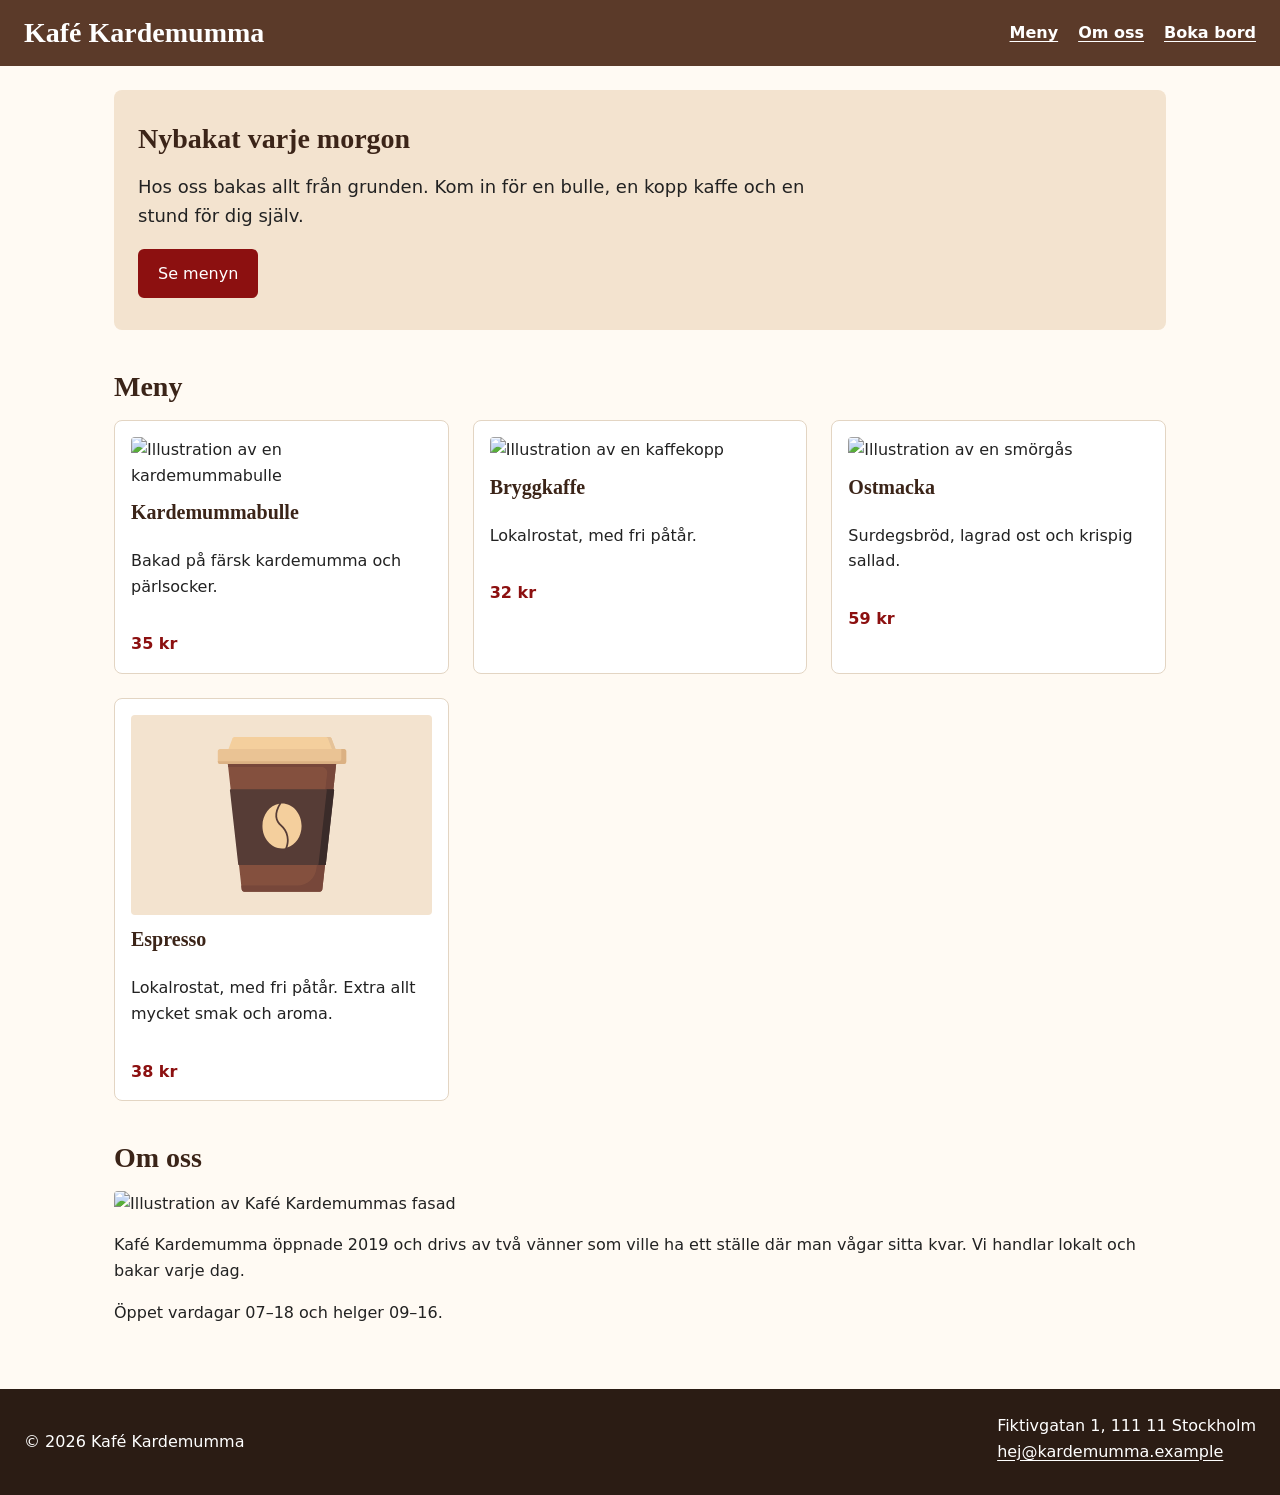
==== index.html @ 7949f679 "Steg 1" ====
<!doctype html>
<html lang="sv">
  <head>
    <meta charset="UTF-8" />
    <meta name="viewport" content="width=device-width, initial-scale=1.0" />
    <title>Kafé Kardemumma – fika i hjärtat av Stockholm</title>
    <link rel="stylesheet" href="styles.css" />
  </head>
  <body>
    <header>
      <h1>Kafé Kardemumma</h1>
      <nav aria-label="Huvudmeny">
        <ul>
          <li><a href="#meny">Meny</a></li>
          <li><a href="#om-oss">Om oss</a></li>
          <li><a href="kontakt.html">Boka bord</a></li>
        </ul>
      </nav>
    </header>

    <main>
      <section id="hero">
        <h2>Nybakat varje morgon</h2>
        <p>
          Hos oss bakas allt från grunden. Kom in för en bulle, en kopp kaffe
          och en stund för dig själv.
        </p>
        <a href="#meny" class="knapp">Se menyn</a>
      </section>

      <section id="meny">
        <h2>Meny</h2>
        <div class="menu-list">
          <article>
            <img
              src="images/bulle.svg"
              alt="Illustration av en kardemummabulle"
            />
            <h3>Kardemummabulle</h3>
            <p>Bakad på färsk kardemumma och pärlsocker.</p>
            <p class="pris">35 kr</p>
          </article>
          <article>
            <img src="images/kaffe.svg" alt="Illustration av en kaffekopp" />
            <h3>Bryggkaffe</h3>
            <p>Lokalrostat, med fri påtår.</p>
            <p class="pris">32 kr</p>
          </article>
          <article>
            <img src="images/smorgas.svg" alt="Illustration av en smörgås" />
            <h3>Ostmacka</h3>
            <p>Surdegsbröd, lagrad ost och krispig sallad.</p>
            <p class="pris">59 kr</p>
          </article>
          <article>
            <img
              src="images/coffetogo.svg"
              alt="Illustration av en kaffekopp"
            />
            <h3>Espresso</h3>
            <p>Lokalrostat, med fri påtår. Extra allt mycket smak och aroma.</p>
            <p class="pris">38 kr</p>
          </article>
        </div>
      </section>

      <section id="om-oss">
        <h2>Om oss</h2>
        <img
          src="images/kafe.svg"
          alt="Illustration av Kafé Kardemummas fasad"
        />
        <p>
          Kafé Kardemumma öppnade 2019 och drivs av två vänner som ville ha ett
          ställe där man vågar sitta kvar. Vi handlar lokalt och bakar varje
          dag.
        </p>
        <p>Öppet vardagar 07–18 och helger 09–16.</p>
      </section>
    </main>

    <footer>
      <p>&copy; 2026 Kafé Kardemumma</p>
      <address>
        Fiktivgatan 1, 111 11 Stockholm<br />
        <a href="mailto:hej@kardemumma.example">hej@kardemumma.example</a>
      </address>
    </footer>
  </body>
</html>
---- styles.css ----
/* ===== Dag 3: grunder, boxmodell ===== */
*,
*::before,
*::after {
  box-sizing: border-box;
}

body {
  font-family:
    system-ui,
    -apple-system,
    'Segoe UI',
    Roboto,
    sans-serif;
  font-size: 1rem;
  line-height: 1.6;

  margin: 0;
  color: #222222;
  background-color: #fffaf3;
}

h1,
h2,
h3 {
  font-family: Georgia, 'Times New Roman', serif;
  line-height: 1.2;
  color: #3b2418;
}

h2 {
  font-size: 1.75rem;
  margin: 0 0 16px;
}

h3 {
  font-size: 1.25rem;
  margin: 12px 0 8px;
}

a {
  color: #8c1010;
  text-underline-offset: 3px;
}

a:hover {
  color: #5e0a0a;
}

header {
  background-color: #5b3a29;
  color: #ffffff;
  padding: 16px 24px;

  display: flex;
  flex-wrap: wrap;
  align-items: center;
  justify-content: space-between;
  gap: 8px 24px;
}

header h1 {
  margin: 0 0 8px;
  margin: 0;
  color: #ffffff;
  font-size: 1.75rem;
}

nav ul {
  list-style: none;
  margin: 0;
  padding: 0;

  display: flex;
  gap: 20px;
}

nav a {
  color: #ffffff;
  font-weight: 600;
}

main {
  padding: 24px;
  max-width: 1100px;
  margin: 0 auto;
}

footer {
  background-color: #2b1c14;
  color: #ffffff;
  padding: 24px;

  display: flex;
  flex-wrap: wrap;
  justify-content: space-between;
  gap: 16px;
}

footer a {
  color: #ffffff;
}

section {
  margin-bottom: 40px;
}

article {
  background-color: #ffffff;
  border: 1px solid #e3d5c3;
  border-radius: 8px;
  padding: 16px;

  display: flex;
  flex-direction: column;
}

article img,
#om-oss img {
  max-width: 100%;
  height: auto;
  border-radius: 4px;
}

.knapp {
  display: inline-block;
  background-color: #8c1010;
  color: #ffffff;
  padding: 12px 20px;
  border: 0;
  border-radius: 6px;
  text-decoration: none;
}

address {
  font-style: normal;
}

/* ===== . ===== */

.pris {
  font-weight: 700;
  color: #8c1010;
  margin-bottom: auto;
}

.knapp:hover {
  background-color: #6f0c0c;
}

a:focus-visible,
button:focus-visible,
input:focus-visible,
select:focus-visible,
textarea:focus-visible {
  outline: 3px solid #1a73e8;
  outline-offset: 2px;
}

#hero {
  background-color: #f3e3cf;
  padding: 32px 24px;
  border-radius: 8px;
}

#hero p {
  font-size: 1.125rem;
  max-width: 60ch;
}

/* Formulär */
.falt,
.val {
  margin-bottom: 16px;
}

label {
  display: block;
  font-weight: 600;
  margin-bottom: 4px;
}

.val label {
  display: inline;
  font-weight: 400;
  margin-left: 8px;
}

input[type='text'],
input[type='email'],
input[type='tel'],
input[type='date'],
select,
textarea {
  width: 100%;
  max-width: 28rem;
  padding: 10px 12px;
  border: 2px solid #8a7a6a;
  border-radius: 6px;
  font: inherit;
}

fieldset {
  border: 1px solid #e3d5c3;
  border-radius: 8px;
  margin: 0 0 16px;
  padding: 12px 16px;
}

legend {
  font-weight: 700;
  padding: 0 8px;
}

/* ===== Dag 6: Grid ===== */
.menu-list {
  display: grid;
  grid-template-columns: 1fr 1fr 1fr;
  /*grid-template-columns: repeat(auto-fit, minmax(220px, 1fr)); */
  gap: 24px;
}
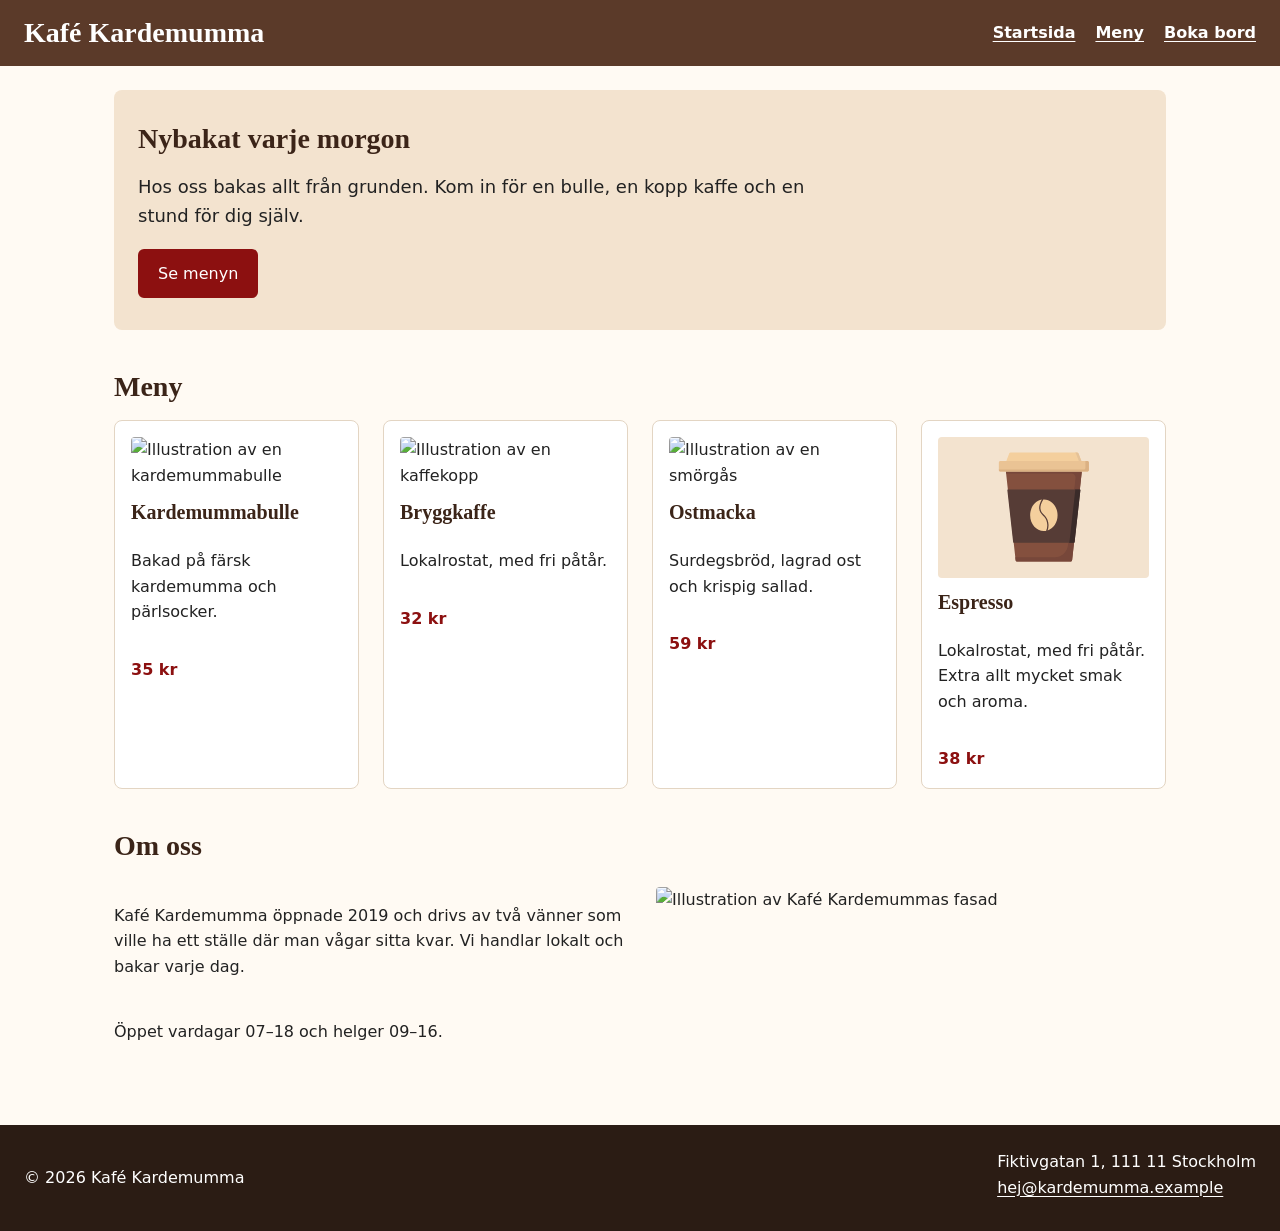
==== commit c9422481: "Steg 3-5" ====
--- a/index.html
+++ b/index.html
@@ -10,10 +10,20 @@
     <header>
       <h1>Kafé Kardemumma</h1>
       <nav aria-label="Huvudmeny">
+        <input type="checkbox" id="meny-toggle" class="meny-toggle" />
+        <label
+          for="meny-toggle"
+          class="hamburger"
+          aria-label="Visa eller dölj menyn"
+        >
+          <span></span>
+          <span></span>
+          <span></span>
+        </label>
         <ul>
+          <li><a href="#">Startsida</a></li>
           <li><a href="#meny">Meny</a></li>
-          <li><a href="#om-oss">Om oss</a></li>
-          <li><a href="kontakt.html">Boka bord</a></li>
+          <li><a href="kontakt.html" aria-current="page">Boka bord</a></li>
         </ul>
       </nav>
     </header>
--- a/styles.css
+++ b/styles.css
@@ -215,7 +215,85 @@
 /* ===== Dag 6: Grid ===== */
 .menu-list {
   display: grid;
-  grid-template-columns: 1fr 1fr 1fr;
-  /*grid-template-columns: repeat(auto-fit, minmax(220px, 1fr)); */
+  grid-template-columns: repeat(auto-fit, minmax(220px, 1fr));
   gap: 24px;
 }
+
+#om-oss {
+  display: grid;
+  grid-template-columns: 1fr 1fr;
+  gap: 8px 32px;
+}
+
+#om-oss h2 {
+  grid-column: 1 / -1;
+  margin-top: 0;
+}
+
+#om-oss img {
+  grid-column: 2;
+  grid-row: 2 / span 2;
+}
+
+/* Dölj checkboxen men behåll den tillgänglig för tangentbord */
+.meny-toggle {
+  position: absolute;
+  opacity: 0;
+  pointer-events: none;
+}
+
+/* Hamburgarikonen: dold på bred skärm */
+.hamburger {
+  display: none;
+  flex-direction: column;
+  gap: 5px;
+  width: 30px;
+  padding: 4px;
+  cursor: pointer;
+}
+
+.hamburger span {
+  display: block;
+  height: 3px;
+  background: #ffffff;
+  border-radius: 2px;
+  transition:
+    transform 0.3s,
+    opacity 0.3s;
+}
+
+/* Smal skärm */
+@media (max-width: 600px) {
+  .hamburger {
+    display: flex;
+  }
+
+  nav ul {
+    display: none;
+    flex-direction: column;
+    gap: 0.75rem;
+    margin-top: 0.5rem;
+  }
+
+  /* Visa menyn när checkboxen är ikryssad */
+  .meny-toggle:checked ~ ul {
+    display: flex;
+  }
+
+  /* Animera de tre strecken till ett kryss */
+  .meny-toggle:checked + .hamburger span:nth-child(1) {
+    transform: translateY(8px) rotate(45deg);
+  }
+  .meny-toggle:checked + .hamburger span:nth-child(2) {
+    opacity: 0;
+  }
+  .meny-toggle:checked + .hamburger span:nth-child(3) {
+    transform: translateY(-8px) rotate(-45deg);
+  }
+
+  /* Synlig fokusmarkering för tangentbordsanvändare */
+  .meny-toggle:focus-visible + .hamburger {
+    outline: 2px solid #005fcc;
+    outline-offset: 2px;
+  }
+}
